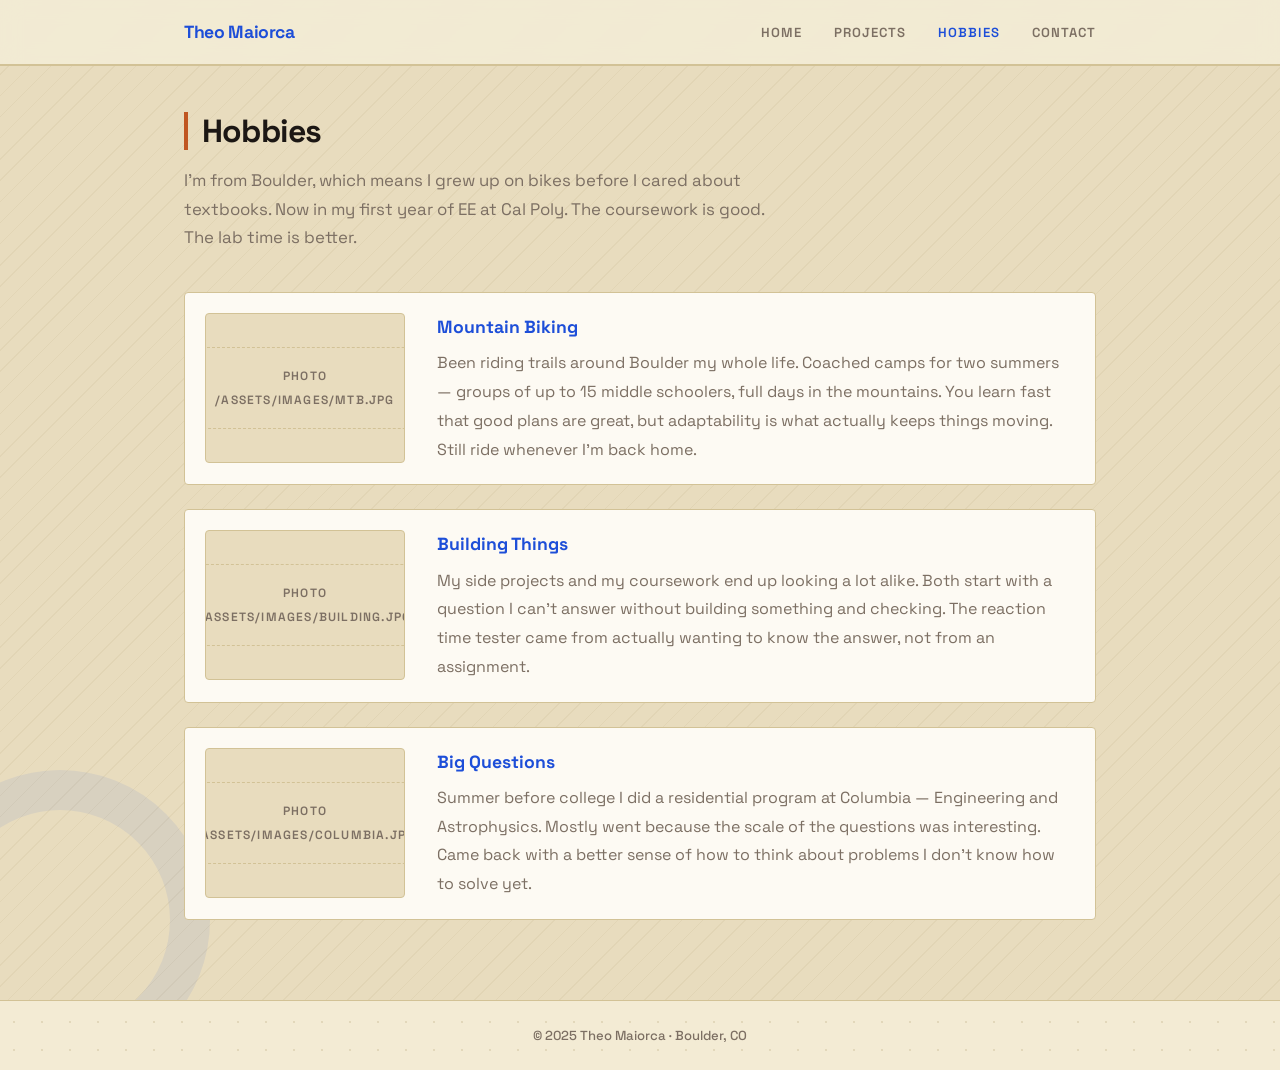
==== hobbies/index.html @ f39b2719 "clean URLs: /projects, /hobbies, /contact" ====
<!DOCTYPE html>
<html lang="en">
<head>
  <meta charset="UTF-8">
  <meta name="viewport" content="width=device-width, initial-scale=1.0">
  <title>Hobbies — Theo Maiorca</title>
  <meta name="description" content="More about Theo Maiorca — Boulder, mountain biking, EE, and everything in between.">
  <link rel="preconnect" href="https://fonts.googleapis.com">
  <link rel="preconnect" href="https://fonts.gstatic.com" crossorigin>
  <link href="https://fonts.googleapis.com/css2?family=Space+Grotesk:wght@400;500;600;700&display=swap" rel="stylesheet">
  <link rel="stylesheet" href="/style.css">
</head>
<body>

  <nav class="nav" id="nav">
    <div class="nav-inner">
      <a class="nav-brand" href="/">Theo Maiorca</a>
      <button class="nav-toggle" id="navToggle" aria-label="Toggle navigation">
        <span></span><span></span><span></span>
      </button>
      <ul class="nav-links" id="navLinks">
        <li><a href="/">Home</a></li>
        <li><a href="/projects/">Projects</a></li>
        <li><a href="/hobbies/">Hobbies</a></li>
        <li><a href="/contact/">Contact</a></li>
      </ul>
    </div>
  </nav>

  <section class="section section-alt page-top">
    <div class="container">
      <h2 class="section-title">Hobbies</h2>
      <p class="page-intro">I'm from Boulder, which means I grew up on bikes before I cared about textbooks. Now in my first year of EE at Cal Poly. The coursework is good. The lab time is better.</p>

      <div class="about-item-list">

        <div class="about-item">
          <div class="about-item-image">
            <!-- Add photo: save as /assets/images/mtb.jpg then uncomment below -->
            <!-- <img src="/assets/images/mtb.jpg" alt="Mountain Biking"> -->
            <span class="photo-placeholder">Photo<br>/assets/images/mtb.jpg</span>
          </div>
          <div class="about-item-body">
            <h3 class="about-item-title">Mountain Biking</h3>
            <p>Been riding trails around Boulder my whole life. Coached camps for two summers — groups of up to 15 middle schoolers, full days in the mountains. You learn fast that good plans are great, but adaptability is what actually keeps things moving. Still ride whenever I'm back home.</p>
          </div>
        </div>

        <div class="about-item">
          <div class="about-item-image">
            <!-- Add photo: save as /assets/images/building.jpg then uncomment below -->
            <!-- <img src="/assets/images/building.jpg" alt="Building Things"> -->
            <span class="photo-placeholder">Photo<br>/assets/images/building.jpg</span>
          </div>
          <div class="about-item-body">
            <h3 class="about-item-title">Building Things</h3>
            <p>My side projects and my coursework end up looking a lot alike. Both start with a question I can't answer without building something and checking. The reaction time tester came from actually wanting to know the answer, not from an assignment.</p>
          </div>
        </div>

        <div class="about-item">
          <div class="about-item-image">
            <!-- Add photo: save as /assets/images/columbia.jpg then uncomment below -->
            <!-- <img src="/assets/images/columbia.jpg" alt="Columbia Program"> -->
            <span class="photo-placeholder">Photo<br>/assets/images/columbia.jpg</span>
          </div>
          <div class="about-item-body">
            <h3 class="about-item-title">Big Questions</h3>
            <p>Summer before college I did a residential program at Columbia — Engineering and Astrophysics. Mostly went because the scale of the questions was interesting. Came back with a better sense of how to think about problems I don't know how to solve yet.</p>
          </div>
        </div>

      </div>
    </div>
  </section>

  <footer class="footer">
    <div class="container">
      <p>&copy; 2025 Theo Maiorca &middot; Boulder, CO</p>
    </div>
  </footer>

  <script src="/script.js"></script>
</body>
</html>
---- style.css ----
/* ─── Reset & Base ─── */
*, *::before, *::after { box-sizing: border-box; margin: 0; padding: 0; }

:root {
  --bg: #F3EBD4;
  --surface: #E8DCBE;
  --card: #FDFAF3;
  --text: #1C1714;
  --text-muted: #7C6F63;
  --accent: #1D4ED8;
  --accent-hover: #1E40AF;
  --punch: #C05621;
  --border: #D2C296;
  --shadow: rgba(60, 40, 10, 0.1);
  --font: 'Space Grotesk', system-ui, sans-serif;
  --radius: 4px;
  --max-w: 960px;
}

html { scroll-behavior: smooth; }

body {
  font-family: var(--font);
  background-color: var(--bg);
  background-image: radial-gradient(circle, rgba(160, 138, 82, 0.2) 1.5px, transparent 1.5px);
  background-size: 28px 28px;
  color: var(--text);
  line-height: 1.6;
  font-size: 16px;
}

/* ─── Nav ─── */
.nav {
  position: fixed;
  top: 0; left: 0; right: 0;
  background: rgba(243, 235, 212, 0.95);
  backdrop-filter: blur(10px);
  border-bottom: 2px solid var(--border);
  z-index: 100;
}

.nav-inner {
  max-width: var(--max-w);
  margin: 0 auto;
  padding: 0 1.5rem;
  height: 64px;
  display: flex;
  align-items: center;
  justify-content: space-between;
}

.nav-brand {
  font-weight: 700;
  font-size: 1.1rem;
  color: var(--accent);
  text-decoration: none;
  letter-spacing: -0.02em;
}

.nav-links {
  list-style: none;
  display: flex;
  gap: 2rem;
}

.nav-links a {
  color: var(--text-muted);
  text-decoration: none;
  font-size: 0.82rem;
  font-weight: 600;
  text-transform: uppercase;
  letter-spacing: 0.08em;
  transition: color 0.15s;
}

.nav-links a:hover { color: var(--punch); }
.nav-links a.active { color: var(--accent); }

.nav-toggle {
  display: none;
  flex-direction: column;
  gap: 5px;
  background: none;
  border: none;
  cursor: pointer;
  padding: 4px;
}

.nav-toggle span {
  display: block;
  width: 22px;
  height: 2px;
  background: var(--text);
  transition: all 0.25s;
}

/* ─── Container ─── */
.container {
  max-width: var(--max-w);
  margin: 0 auto;
  padding: 0 1.5rem;
}

/* ─── Sections ─── */
.section { padding: 5rem 0; }

.section-alt {
  background: var(--surface);
  position: relative;
  overflow: hidden;
}

.section-alt::before {
  content: '';
  position: absolute;
  inset: 0;
  background-image: repeating-linear-gradient(
    -45deg,
    transparent,
    transparent 14px,
    rgba(140, 118, 60, 0.07) 14px,
    rgba(140, 118, 60, 0.07) 15px
  );
  pointer-events: none;
}

.section-alt::after {
  content: '';
  position: absolute;
  left: -90px;
  bottom: -70px;
  width: 300px;
  height: 300px;
  border-radius: 50%;
  border: 40px solid rgba(29, 78, 216, 0.08);
  pointer-events: none;
}

.section-alt .container { position: relative; z-index: 1; }

/* ─── Decorative ring for non-alt sections ─── */
.section-ring {
  position: relative;
  overflow: hidden;
}

.section-ring::after {
  content: '';
  position: absolute;
  right: -110px;
  top: 12%;
  width: 320px;
  height: 320px;
  border-radius: 50%;
  border: 44px solid rgba(192, 86, 33, 0.08);
  pointer-events: none;
}

/* ─── Projects page circles ─── */
.section-projects {
  position: relative;
  overflow: hidden;
}

.section-projects .container { position: relative; z-index: 1; }

.section-projects::before {
  content: '';
  position: absolute;
  right: -160px;
  top: -80px;
  width: 440px;
  height: 440px;
  border-radius: 50%;
  background: rgba(192, 86, 33, 0.07);
  pointer-events: none;
}

.section-projects::after {
  content: '';
  position: absolute;
  left: -100px;
  bottom: 10%;
  width: 340px;
  height: 340px;
  border-radius: 50%;
  border: 48px solid rgba(29, 78, 216, 0.09);
  pointer-events: none;
}

.page-top { padding-top: 7rem; }

.section-title {
  font-size: 2rem;
  font-weight: 700;
  margin-bottom: 2.5rem;
  display: inline-block;
  letter-spacing: -0.03em;
  padding-left: 0.9rem;
  border-left: 4px solid var(--punch);
  line-height: 1.2;
  color: var(--text);
}

/* ─── Buttons ─── */
.btn {
  display: inline-flex;
  align-items: center;
  padding: 0.7rem 1.6rem;
  border-radius: var(--radius);
  font-weight: 700;
  font-size: 0.82rem;
  text-transform: uppercase;
  letter-spacing: 0.06em;
  text-decoration: none;
  transition: background 0.15s, color 0.15s, border-color 0.15s;
  cursor: pointer;
  border: 2px solid transparent;
  font-family: var(--font);
}

.btn-primary { background: var(--accent); color: #fff; }
.btn-primary:hover { background: var(--accent-hover); }

.btn-outline {
  background: transparent;
  color: var(--text);
  border-color: var(--border);
}
.btn-outline:hover { border-color: var(--punch); color: var(--punch); }

.btn-full { width: 100%; justify-content: center; }

/* ─── Hero ─── */
.hero {
  padding: 10rem 0 6rem;
  min-height: 92vh;
  display: flex;
  align-items: center;
  position: relative;
  overflow: hidden;
}

.hero::before {
  content: '';
  position: absolute;
  right: -200px;
  top: -160px;
  width: 580px;
  height: 580px;
  border-radius: 50%;
  border: 56px solid rgba(192, 86, 33, 0.1);
  pointer-events: none;
}

.hero::after {
  content: '';
  position: absolute;
  left: -60px;
  bottom: 10%;
  width: 200px;
  height: 200px;
  border-radius: 50%;
  border: 32px solid rgba(29, 78, 216, 0.08);
  pointer-events: none;
}

.hero .container { position: relative; z-index: 1; }

.hero-inner {
  display: flex;
  align-items: center;
  justify-content: space-between;
  gap: 4rem;
}

.hero-text { flex: 1; }

.hero-photo {
  flex-shrink: 0;
  width: 260px;
  height: 260px;
  border-radius: 50%;
  border: 2px solid var(--border);
  overflow: hidden;
  background: var(--card);
  display: flex;
  align-items: center;
  justify-content: center;
}

.hero-photo img { width: 100%; height: 100%; object-fit: cover; }

.hero-photo-placeholder {
  text-align: center;
  color: var(--text-muted);
  font-size: 0.75rem;
  font-weight: 600;
  text-transform: uppercase;
  letter-spacing: 0.06em;
  line-height: 2;
  padding: 1rem;
}

.hero-eyebrow {
  color: var(--punch);
  font-weight: 700;
  font-size: 0.85rem;
  margin-bottom: 0.75rem;
  text-transform: uppercase;
  letter-spacing: 0.1em;
}

.hero-name {
  font-size: clamp(2.75rem, 7vw, 4.75rem);
  font-weight: 700;
  line-height: 1.05;
  margin-bottom: 1rem;
  letter-spacing: -0.04em;
  color: var(--accent);
}

.hero-title {
  font-size: 1.05rem;
  color: var(--text-muted);
  margin-bottom: 1rem;
  font-weight: 500;
}

.hero-bio {
  max-width: 480px;
  color: var(--text-muted);
  margin-bottom: 2.5rem;
  font-size: 1rem;
  line-height: 1.7;
}

.hero-actions {
  display: flex;
  gap: 1rem;
  flex-wrap: wrap;
  margin-bottom: 2.5rem;
}

.hero-social { display: flex; gap: 1.25rem; }

.hero-social a {
  color: var(--text-muted);
  transition: color 0.15s;
  display: flex;
  align-items: center;
}

.hero-social a:hover { color: var(--punch); }

/* ─── About ─── */
.about-grid {
  display: grid;
  grid-template-columns: 1fr 1fr;
  gap: 3rem;
  align-items: start;
}

.about-text p { color: var(--text-muted); margin-bottom: 1rem; line-height: 1.75; }

.skills-label {
  font-size: 0.75rem;
  font-weight: 700;
  text-transform: uppercase;
  letter-spacing: 0.1em;
  color: var(--text-muted);
  margin-bottom: 0.75rem;
}

.skills-label--top { margin-top: 1.5rem; }

.chips { display: flex; flex-wrap: wrap; gap: 0.5rem; }

.chip {
  background: rgba(0, 0, 0, 0.05);
  border: 1px solid var(--border);
  color: var(--text);
  padding: 0.3rem 0.75rem;
  border-radius: var(--radius);
  font-size: 0.82rem;
  font-weight: 600;
}

.chip-cert {
  background: rgba(192, 86, 33, 0.08);
  border-color: rgba(192, 86, 33, 0.3);
  color: var(--punch);
}

.chips--software .chip {
  background: rgba(29, 78, 216, 0.08);
  border-color: rgba(29, 78, 216, 0.25);
  color: var(--accent);
}

.chips--digital .chip {
  background: rgba(5, 150, 105, 0.08);
  border-color: rgba(5, 150, 105, 0.25);
  color: #065F46;
}

.chips--hardware .chip {
  background: rgba(192, 86, 33, 0.08);
  border-color: rgba(192, 86, 33, 0.25);
  color: var(--punch);
}

/* ─── Cards ─── */
.projects-grid { display: grid; grid-template-columns: 1fr 1fr; gap: 1.5rem; }

.card {
  background: var(--card);
  border: 1px solid var(--border);
  border-radius: var(--radius);
  padding: 1.75rem;
  display: flex;
  flex-direction: column;
  gap: 1rem;
  transition: border-color 0.2s, box-shadow 0.2s;
}

.card:hover { border-color: var(--accent); box-shadow: 0 8px 24px var(--shadow); }

.card-header { display: flex; flex-direction: column; gap: 0.4rem; }

.card-type {
  font-size: 0.75rem;
  font-weight: 700;
  text-transform: uppercase;
  letter-spacing: 0.08em;
  color: var(--punch);
}

.card-title { font-size: 1.1rem; font-weight: 700; line-height: 1.3; color: var(--text); }
.card-desc { color: var(--text-muted); font-size: 0.9rem; flex: 1; line-height: 1.7; }
.card-tags { display: flex; flex-wrap: wrap; gap: 0.4rem; }

.tag {
  background: rgba(29, 78, 216, 0.08);
  color: var(--accent);
  font-size: 0.75rem;
  padding: 0.2rem 0.55rem;
  border-radius: 2px;
  font-weight: 600;
  border: 1px solid rgba(29, 78, 216, 0.2);
}

.card-link {
  color: var(--accent);
  font-size: 0.88rem;
  font-weight: 700;
  text-decoration: none;
  text-transform: uppercase;
  letter-spacing: 0.04em;
}

.card-link:hover { text-decoration: underline; }

/* ─── Timeline ─── */
.timeline { position: relative; padding-left: 2rem; }

.timeline::before {
  content: '';
  position: absolute;
  left: 7px; top: 8px; bottom: 0;
  width: 2px;
  background: var(--border);
}

.timeline-item { position: relative; padding-bottom: 2.5rem; }
.timeline-item:last-child { padding-bottom: 0; }

.timeline-dot {
  position: absolute;
  left: -2rem; top: 6px;
  width: 14px; height: 14px;
  background: var(--punch);
  border: 3px solid var(--bg);
  border-radius: 0;
}

.timeline-date {
  display: inline-block;
  font-size: 0.75rem;
  color: var(--punch);
  font-weight: 700;
  margin-bottom: 0.25rem;
  text-transform: uppercase;
  letter-spacing: 0.06em;
}

.timeline-role { font-size: 1.05rem; font-weight: 700; color: var(--text); }
.timeline-company { color: var(--text-muted); font-size: 0.9rem; margin-bottom: 0.75rem; }

.timeline-content ul { list-style: none; display: flex; flex-direction: column; gap: 0.35rem; }

.timeline-content li {
  color: var(--text-muted);
  font-size: 0.9rem;
  padding-left: 1rem;
  position: relative;
}

.timeline-content li::before {
  content: '—';
  position: absolute;
  left: 0;
  color: var(--punch);
  font-weight: 700;
}

/* ─── Education ─── */
.edu-grid { display: grid; grid-template-columns: 1fr 1fr; gap: 1.5rem; }

.edu-card {
  background: var(--card);
  border: 1px solid var(--border);
  border-radius: var(--radius);
  padding: 1.5rem;
  display: flex;
  gap: 1.25rem;
  align-items: flex-start;
  transition: border-color 0.2s;
}

.edu-card:hover { border-color: var(--accent); }
.edu-icon-wrap { flex-shrink: 0; color: var(--punch); margin-top: 2px; }
.edu-card h3 { font-size: 1rem; font-weight: 700; margin-bottom: 0.25rem; color: var(--text); }
.edu-detail { color: var(--text); font-size: 0.9rem; }
.edu-sub { color: var(--text-muted); font-size: 0.82rem; margin-top: 0.15rem; }

/* ─── Contact ─── */
.contact-sub { color: var(--text-muted); max-width: 540px; margin-bottom: 2.5rem; line-height: 1.7; }

.contact-grid { display: grid; grid-template-columns: 1fr auto; gap: 3rem; align-items: start; }

.contact-form { display: flex; flex-direction: column; gap: 1rem; }

.contact-form label {
  display: flex;
  flex-direction: column;
  gap: 0.35rem;
  font-size: 0.75rem;
  font-weight: 700;
  text-transform: uppercase;
  letter-spacing: 0.06em;
  color: var(--text);
}

.contact-form input,
.contact-form textarea {
  padding: 0.65rem 0.9rem;
  border: 1px solid var(--border);
  border-radius: var(--radius);
  font-family: var(--font);
  font-size: 0.95rem;
  color: var(--text);
  background: var(--card);
  transition: border-color 0.15s;
  resize: vertical;
}

.contact-form input:focus,
.contact-form textarea:focus { outline: none; border-color: var(--accent); }

.contact-links { display: flex; flex-direction: column; gap: 0.75rem; min-width: 160px; }

.contact-link-btn {
  display: flex;
  align-items: center;
  gap: 0.6rem;
  padding: 0.75rem 1.25rem;
  border: 1px solid var(--border);
  border-radius: var(--radius);
  color: var(--text);
  text-decoration: none;
  font-size: 0.82rem;
  font-weight: 700;
  text-transform: uppercase;
  letter-spacing: 0.04em;
  transition: border-color 0.15s, color 0.15s;
  background: var(--card);
  white-space: nowrap;
}

.contact-link-btn:hover { border-color: var(--accent); color: var(--accent); }

/* ─── Footer ─── */
.footer { padding: 1.5rem 0; border-top: 1px solid var(--border); text-align: center; }
.footer p { color: var(--text-muted); font-size: 0.82rem; font-weight: 500; }

/* ─── Page intro ─── */
.page-intro {
  color: var(--text-muted);
  font-size: 1.05rem;
  margin-top: -1.5rem;
  margin-bottom: 2.5rem;
  max-width: 600px;
  line-height: 1.7;
}

/* ─── Vertical project list ─── */
.project-list { display: flex; flex-direction: column; gap: 2rem; }

.project-item {
  display: flex;
  background: var(--card);
  border: 1px solid var(--border);
  border-left: 4px solid var(--punch);
  border-radius: var(--radius);
  overflow: hidden;
  transition: border-color 0.2s, box-shadow 0.2s, transform 0.2s;
  min-height: 200px;
}

.project-item:hover { border-color: var(--accent); box-shadow: 0 12px 36px var(--shadow); transform: translateY(-3px); }

.project-image {
  width: 280px;
  flex-shrink: 0;
  background: var(--surface);
  display: flex;
  align-items: center;
  justify-content: center;
  border-right: 1px solid var(--border);
  overflow: hidden;
}

.project-image img,
.project-image video { width: 100%; height: 100%; object-fit: cover; }

.photo-placeholder {
  color: var(--text-muted);
  font-size: 0.75rem;
  font-weight: 600;
  text-transform: uppercase;
  letter-spacing: 0.1em;
  text-align: center;
  line-height: 2;
  padding: 1rem;
  border: 1px dashed var(--border);
  border-radius: var(--radius);
}

.project-body { padding: 1.75rem 2rem; flex: 1; }
.project-meta { margin-bottom: 0.4rem; }

.project-title {
  font-size: 1.4rem;
  font-weight: 700;
  margin-bottom: 1rem;
  line-height: 1.2;
  letter-spacing: -0.02em;
  color: var(--text);
}

.project-desc { color: var(--text-muted); margin-bottom: 1.25rem; line-height: 1.75; }

/* ─── Inline education ─── */
.edu-inline { margin-top: 0.5rem; }
.edu-inline-school { font-weight: 700; font-size: 0.9rem; color: var(--text); }
.edu-inline-detail { color: var(--text-muted); font-size: 0.85rem; }

/* ─── About Me page ─── */
.about-me-container { max-width: 720px; }
.about-me-intro p { color: var(--text-muted); margin-bottom: 1rem; font-size: 1.05rem; line-height: 1.8; }
.about-me-intro-text { color: var(--text-muted); margin-bottom: 2rem; font-size: 1rem; }
.interest-block { margin-bottom: 2.25rem; }
.interest-block:last-child { margin-bottom: 0; }

.interest-title {
  font-size: 1.1rem;
  font-weight: 700;
  margin-bottom: 0.5rem;
  color: var(--accent);
}

.interest-block p { color: var(--text-muted); line-height: 1.8; }

/* ─── Casual timeline ─── */
.casual-timeline { display: flex; flex-direction: column; gap: 2rem; }

.casual-item { border-left: 3px solid var(--punch); padding-left: 1.5rem; }

.casual-role {
  font-size: 1rem;
  font-weight: 700;
  margin-bottom: 0.5rem;
  display: flex;
  flex-wrap: wrap;
  gap: 0.5rem;
  align-items: baseline;
  color: var(--text);
}

.casual-date {
  font-size: 0.75rem;
  font-weight: 700;
  color: var(--punch);
  text-transform: uppercase;
  letter-spacing: 0.06em;
}

.casual-item p { color: var(--text-muted); line-height: 1.75; }

/* ─── About item list ─── */
.about-item-list { display: flex; flex-direction: column; gap: 1.5rem; }

.about-item {
  display: flex;
  gap: 2rem;
  align-items: flex-start;
  background: var(--card);
  border: 1px solid var(--border);
  border-radius: var(--radius);
  padding: 1.25rem;
  transition: transform 0.2s, box-shadow 0.2s, border-color 0.2s;
}

.about-item:hover {
  transform: translateY(-3px);
  box-shadow: 0 12px 36px var(--shadow);
  border-color: var(--accent);
}

.about-item-image {
  flex-shrink: 0;
  width: 200px;
  height: 150px;
  border-radius: var(--radius);
  overflow: hidden;
  background: var(--surface);
  border: 1px solid var(--border);
  display: flex;
  align-items: center;
  justify-content: center;
}

.about-item-image img,
.about-item-image video { width: 100%; height: 100%; object-fit: cover; }

.about-item-body { flex: 1; }

.about-item-title {
  font-size: 1.1rem;
  font-weight: 700;
  margin-bottom: 0.5rem;
  color: var(--accent);
  display: flex;
  flex-wrap: wrap;
  gap: 0.5rem;
  align-items: baseline;
}

.about-item-body p { color: var(--text-muted); line-height: 1.8; }

/* ─── Mobile ─── */
@media (max-width: 700px) {
  .nav-toggle { display: flex; }

  .nav-links {
    display: none;
    position: absolute;
    top: 64px; left: 0; right: 0;
    flex-direction: column;
    background: var(--bg);
    border-bottom: 1px solid var(--border);
    padding: 1rem 1.5rem;
    gap: 1rem;
  }

  .nav-links.open { display: flex; }
  .hero { padding: 8rem 0 4rem; min-height: auto; }
  .hero-inner { flex-direction: column-reverse; gap: 2rem; }
  .hero-photo { width: 160px; height: 160px; }

  .about-grid,
  .projects-grid,
  .edu-grid { grid-template-columns: 1fr; gap: 2rem; }

  .contact-grid { grid-template-columns: 1fr; }
  .contact-links { flex-direction: row; flex-wrap: wrap; }

  .about-item { flex-direction: column; }
  .about-item-image { width: 100%; height: 180px; }

  .project-item { flex-direction: column; }
  .project-image { width: 100%; height: 200px; border-right: none; border-bottom: 1px solid var(--border); }
}
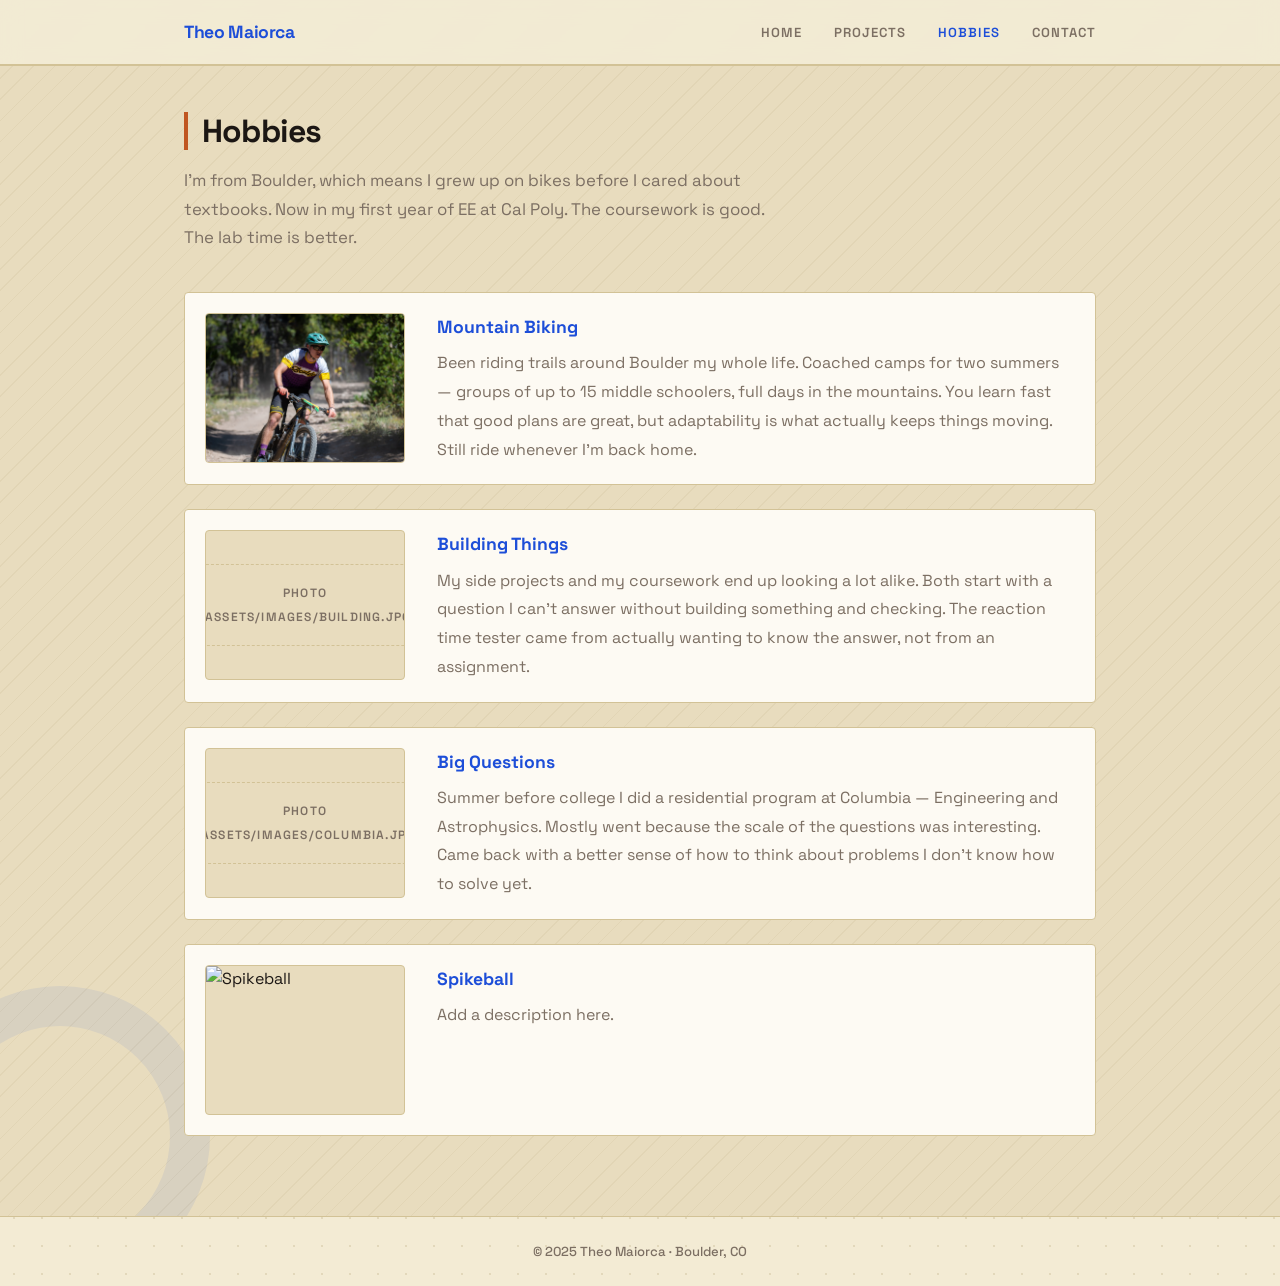
==== commit a2da3ae5: "add profile and hobby photos" ====
--- a/hobbies/index.html
+++ b/hobbies/index.html
@@ -36,9 +36,7 @@
 
         <div class="about-item">
           <div class="about-item-image">
-            <!-- Add photo: save as /assets/images/mtb.jpg then uncomment below -->
-            <!-- <img src="/assets/images/mtb.jpg" alt="Mountain Biking"> -->
-            <span class="photo-placeholder">Photo<br>/assets/images/mtb.jpg</span>
+            <img src="/assets/images/TheoMountainBike.JPEG" alt="Mountain Biking">
           </div>
           <div class="about-item-body">
             <h3 class="about-item-title">Mountain Biking</h3>
@@ -70,6 +68,16 @@
           </div>
         </div>
 
+        <div class="about-item">
+          <div class="about-item-image">
+            <img src="/assets/images/TheoSpikeball.JPEG" alt="Spikeball">
+          </div>
+          <div class="about-item-body">
+            <h3 class="about-item-title">Spikeball</h3>
+            <p>Add a description here.</p>
+          </div>
+        </div>
+
       </div>
     </div>
   </section>
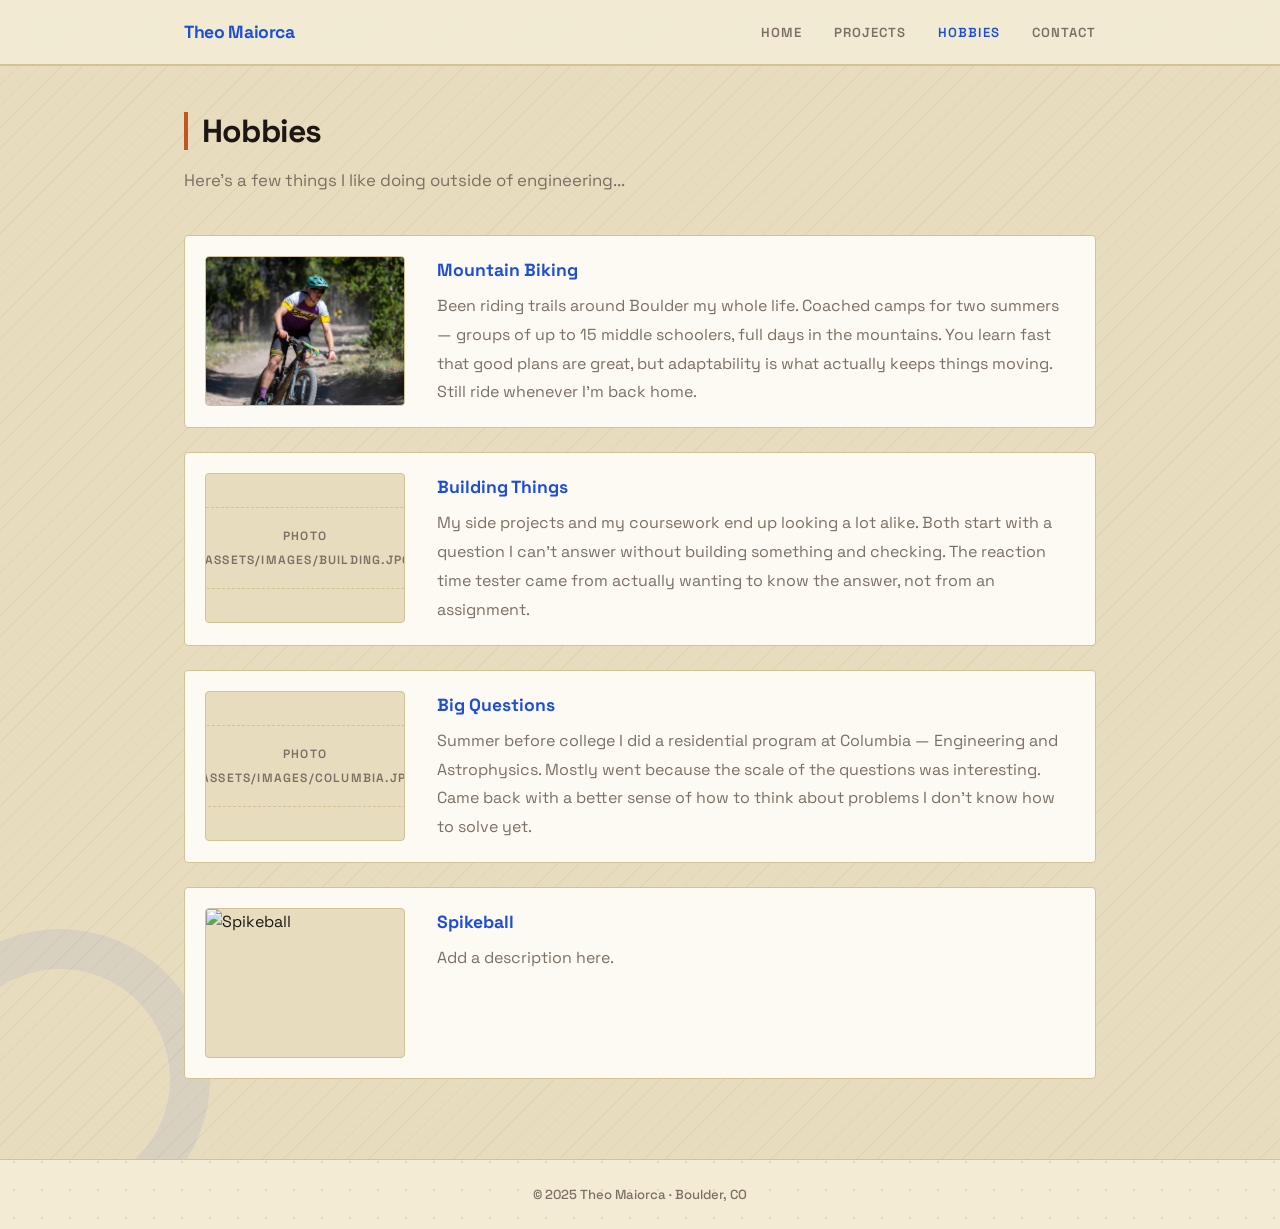
==== commit 92d3d25d: "update hobbies intro text" ====
--- a/hobbies/index.html
+++ b/hobbies/index.html
@@ -30,7 +30,7 @@
   <section class="section section-alt page-top">
     <div class="container">
       <h2 class="section-title">Hobbies</h2>
-      <p class="page-intro">I'm from Boulder, which means I grew up on bikes before I cared about textbooks. Now in my first year of EE at Cal Poly. The coursework is good. The lab time is better.</p>
+      <p class="page-intro">Here's a few things I like doing outside of engineering...</p>
 
       <div class="about-item-list">
 
